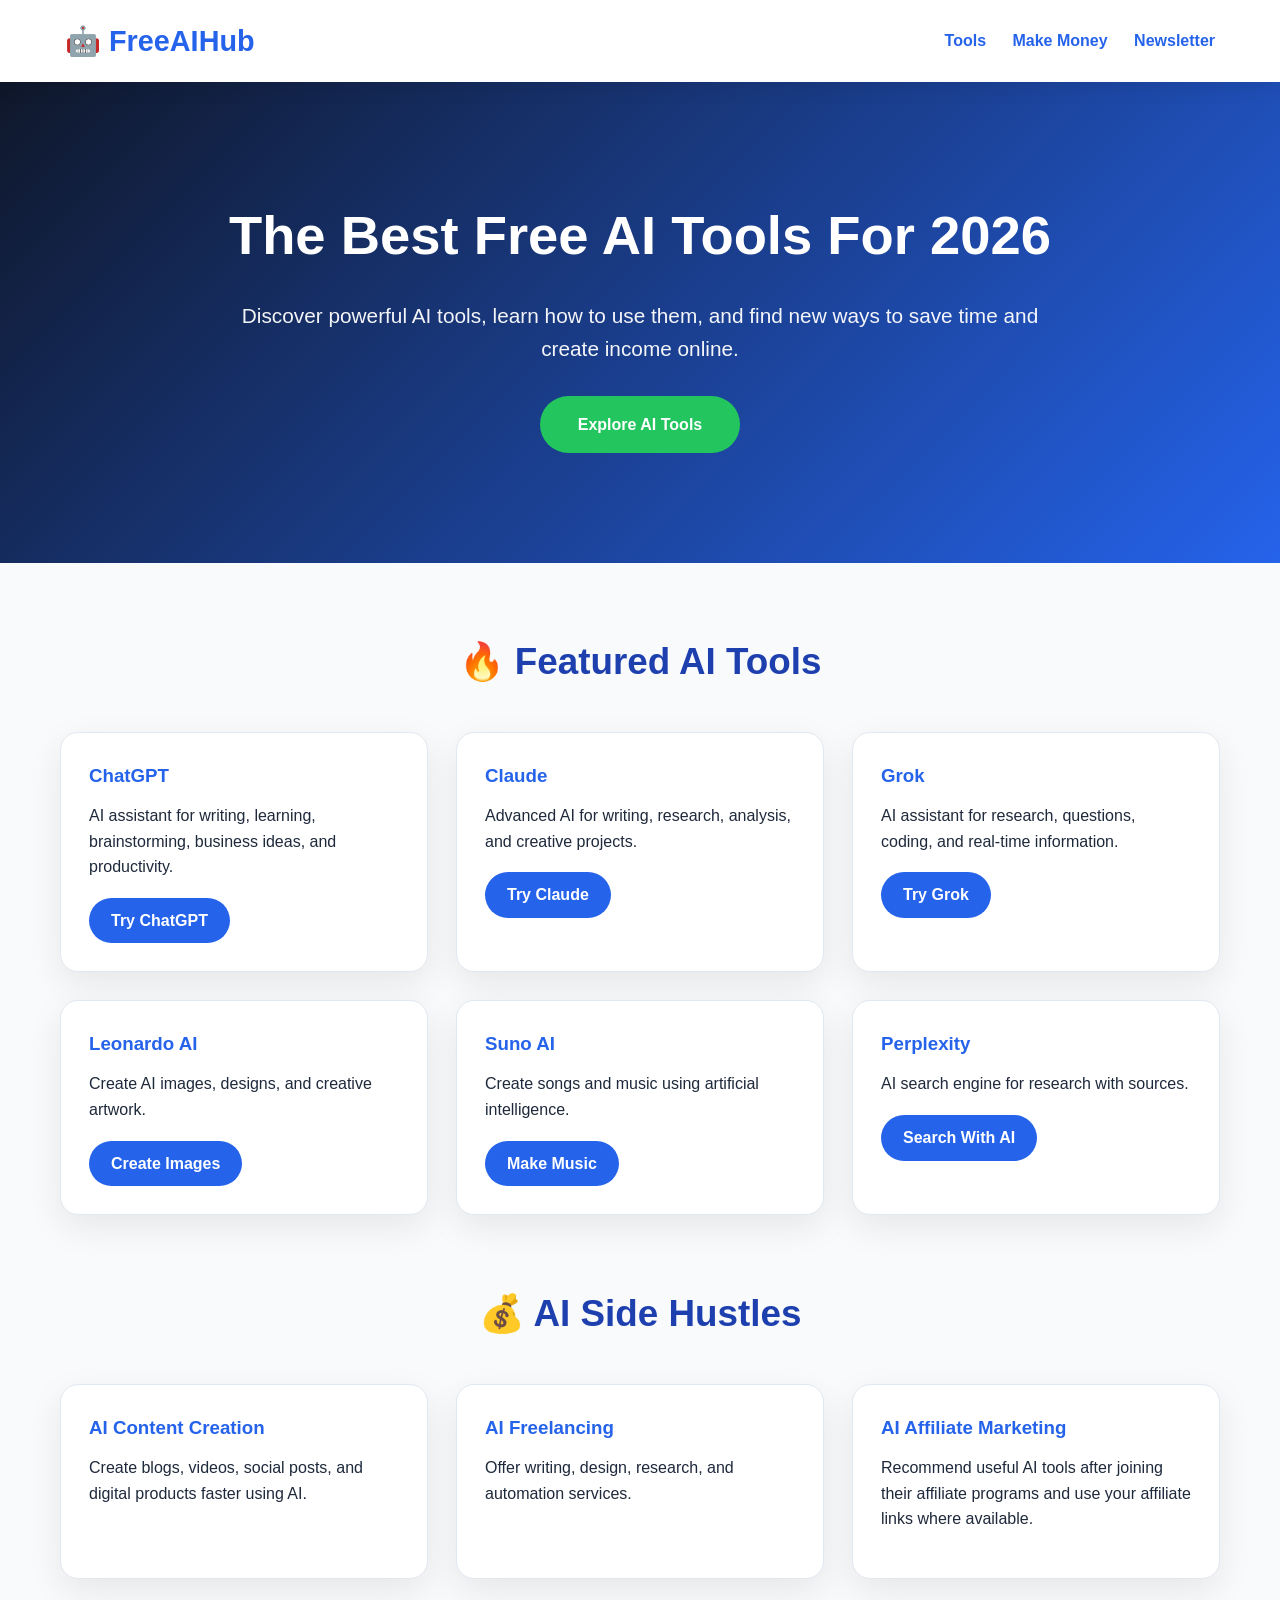
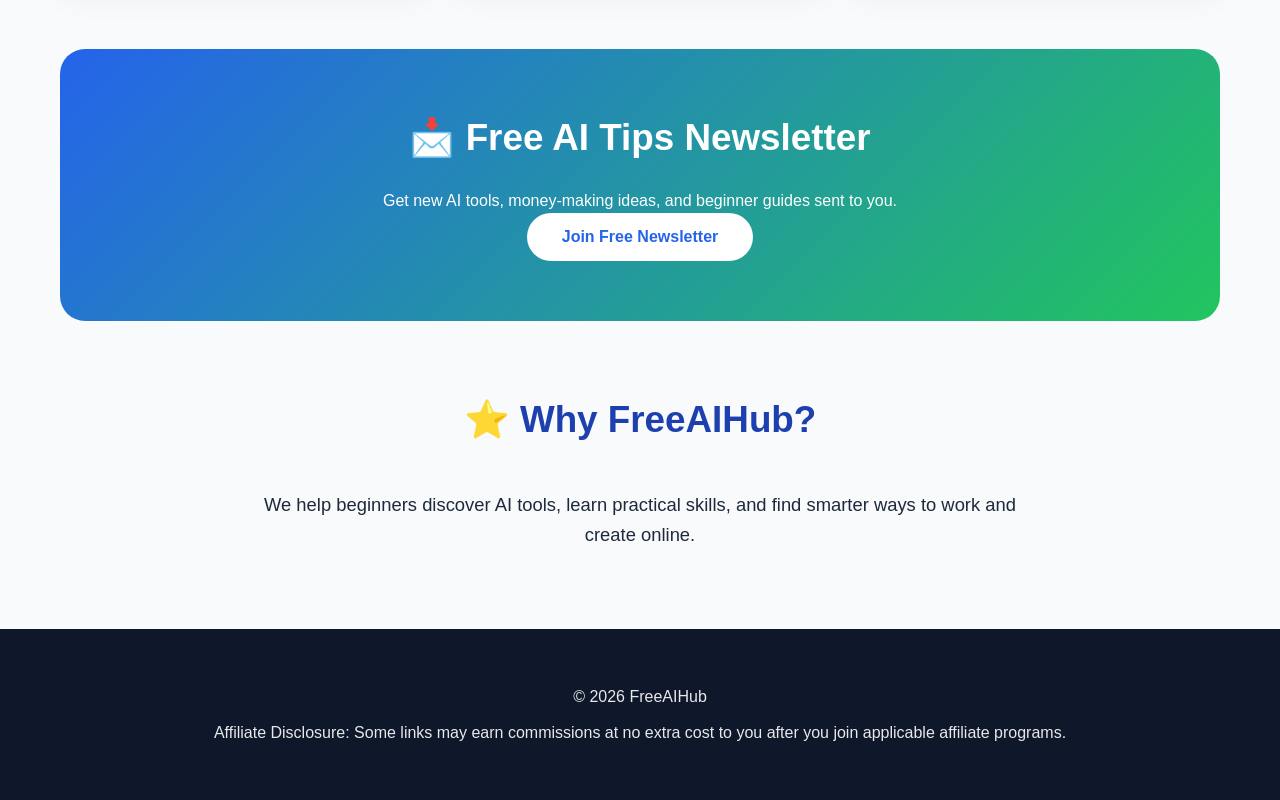
==== Index.html @ 28e589eb "Rename Index (2).html to Index.html" ====
<!DOCTYPE html>
<html lang="en">
<head>
<meta charset="UTF-8">
<meta name="viewport" content="width=device-width, initial-scale=1.0">

<title>FreeAIHub | Best AI Tools & AI Side Hustles</title>

<meta name="description" content="Discover the best free AI tools, AI tutorials, and AI side hustles to boost productivity and create income online.">

<link rel="stylesheet" href="style.css">

</head>

<body>

<nav>

<div class="nav-container">

<div class="logo">
🤖 FreeAIHub
</div>

<div class="nav-links">
<a href="#tools">Tools</a>
<a href="#money">Make Money</a>
<a href="#newsletter">Newsletter</a>
</div>

</div>

</nav>

<header>

<div class="hero">

<h1>
The Best Free AI Tools For 2026
</h1>

<p>
Discover powerful AI tools, learn how to use them, and find new ways to save time and create income online.
</p>

<a class="main-button" href="#tools">
Explore AI Tools
</a>

</div>

</header>

<section id="tools">

<h2>🔥 Featured AI Tools</h2>

<div class="cards">

<div class="card">
<h3>ChatGPT</h3>
<p>AI assistant for writing, learning, brainstorming, business ideas, and productivity.</p>
<a href="https://chatgpt.com" target="_blank">Try ChatGPT</a>
</div>

<div class="card">
<h3>Claude</h3>
<p>Advanced AI for writing, research, analysis, and creative projects.</p>
<a href="https://claude.ai" target="_blank">Try Claude</a>
</div>

<div class="card">
<h3>Grok</h3>
<p>AI assistant for research, questions, coding, and real-time information.</p>
<a href="https://grok.x.ai" target="_blank">Try Grok</a>
</div>

<div class="card">
<h3>Leonardo AI</h3>
<p>Create AI images, designs, and creative artwork.</p>
<a href="https://leonardo.ai" target="_blank">Create Images</a>
</div>

<div class="card">
<h3>Suno AI</h3>
<p>Create songs and music using artificial intelligence.</p>
<a href="https://suno.com" target="_blank">Make Music</a>
</div>

<div class="card">
<h3>Perplexity</h3>
<p>AI search engine for research with sources.</p>
<a href="https://perplexity.ai" target="_blank">Search With AI</a>
</div>

</div>

</section>

<section id="money">

<h2>💰 AI Side Hustles</h2>

<div class="cards">

<div class="card">
<h3>AI Content Creation</h3>
<p>Create blogs, videos, social posts, and digital products faster using AI.</p>
</div>

<div class="card">
<h3>AI Freelancing</h3>
<p>Offer writing, design, research, and automation services.</p>
</div>

<div class="card">
<h3>AI Affiliate Marketing</h3>
<p>Recommend useful AI tools after joining their affiliate programs and use your affiliate links where available.</p>
</div>

</div>

</section>

<section id="newsletter">

<div class="newsletter">

<h2>📩 Free AI Tips Newsletter</h2>

<p>
Get new AI tools, money-making ideas, and beginner guides sent to you.
</p>

<button>
Join Free Newsletter
</button>

</div>

</section>

<section>

<h2>⭐ Why FreeAIHub?</h2>

<p class="center">
We help beginners discover AI tools, learn practical skills, and find smarter ways to work and create online.
</p>

</section>

<footer>

<p>© 2026 FreeAIHub</p>

<p>
Affiliate Disclosure: Some links may earn commissions at no extra cost to you after you join applicable affiliate programs.
</p>

</footer>

<script src="script.js"></script>

</body>
</html>
---- style.css ----
*{
margin:0;
padding:0;
box-sizing:border-box;
}

:root{
--primary:#2563eb;
--secondary:#1e40af;
--accent:#22c55e;
--dark:#0f172a;
--light:#f8fafc;
--text:#1e293b;
--card:#ffffff;
}

html{
scroll-behavior:smooth;
}

body{
font-family:Inter,Arial,sans-serif;
background:var(--light);
color:var(--text);
line-height:1.6;
}

nav{
position:sticky;
top:0;
background:rgba(255,255,255,.95);
backdrop-filter:blur(12px);
box-shadow:0 5px 20px rgba(0,0,0,.08);
z-index:999;
}

.nav-container{
max-width:1200px;
margin:auto;
padding:18px 25px;
display:flex;
justify-content:space-between;
align-items:center;
}

.logo{
font-size:1.8rem;
font-weight:800;
color:var(--primary);
}

.nav-links a{
text-decoration:none;
margin-left:22px;
font-weight:600;
color:var(--primary);
transition:.3s;
}

.nav-links a:hover{
color:var(--accent);
}

header{
background:linear-gradient(135deg,#0f172a,#2563eb);
padding:110px 20px;
color:white;
text-align:center;
}

.hero{
max-width:850px;
margin:auto;
}

.hero h1{
font-size:3.4rem;
margin-bottom:20px;
}

.hero p{
font-size:1.3rem;
opacity:.95;
}

.main-button{
display:inline-block;
margin-top:30px;
background:var(--accent);
color:white;
padding:16px 38px;
border-radius:999px;
text-decoration:none;
font-weight:700;
transition:.3s;
}

.main-button:hover{
transform:translateY(-3px);
}

section{
max-width:1200px;
margin:70px auto;
padding:0 20px;
}

section h2{
text-align:center;
font-size:2.3rem;
margin-bottom:40px;
color:var(--secondary);
}

.cards{
display:grid;
grid-template-columns:repeat(auto-fit,minmax(290px,1fr));
gap:28px;
}

.card{
background:var(--card);
padding:28px;
border-radius:18px;
box-shadow:0 12px 35px rgba(0,0,0,.08);
transition:.3s;
border:1px solid #e2e8f0;
}

.card:hover{
transform:translateY(-8px);
box-shadow:0 20px 45px rgba(37,99,235,.15);
}

.card h3{
margin-bottom:12px;
color:var(--primary);
}

.card p{
margin-bottom:18px;
}

.card a{
display:inline-block;
padding:10px 22px;
border-radius:30px;
background:var(--primary);
color:white;
text-decoration:none;
font-weight:600;
}

.card a:hover{
background:var(--secondary);
}

.newsletter{
background:linear-gradient(135deg,#2563eb,#22c55e);
padding:60px 35px;
border-radius:25px;
text-align:center;
color:white;
}

.newsletter h2{
color:white;
margin-bottom:20px;
}

.newsletter button{
padding:15px 35px;
border:none;
border-radius:999px;
background:white;
color:var(--primary);
font-size:1rem;
font-weight:700;
cursor:pointer;
transition:.3s;
}

.newsletter button:hover{
transform:scale(1.05);
}

.center{
max-width:760px;
margin:auto;
text-align:center;
font-size:1.15rem;
}

footer{
background:var(--dark);
color:white;
text-align:center;
padding:45px 20px;
margin-top:80px;
}

footer p{
margin:10px 0;
opacity:.9;
}

@media(max-width:768px){

.hero h1{
font-size:2.4rem;
}

.hero p{
font-size:1.1rem;
}

.nav-container{
flex-direction:column;
gap:15px;
}

.nav-links{
display:flex;
flex-wrap:wrap;
justify-content:center;
}

.nav-links a{
margin:8px;
}

section h2{
font-size:1.9rem;
}

.cards{
grid-template-columns:1fr;
}

}
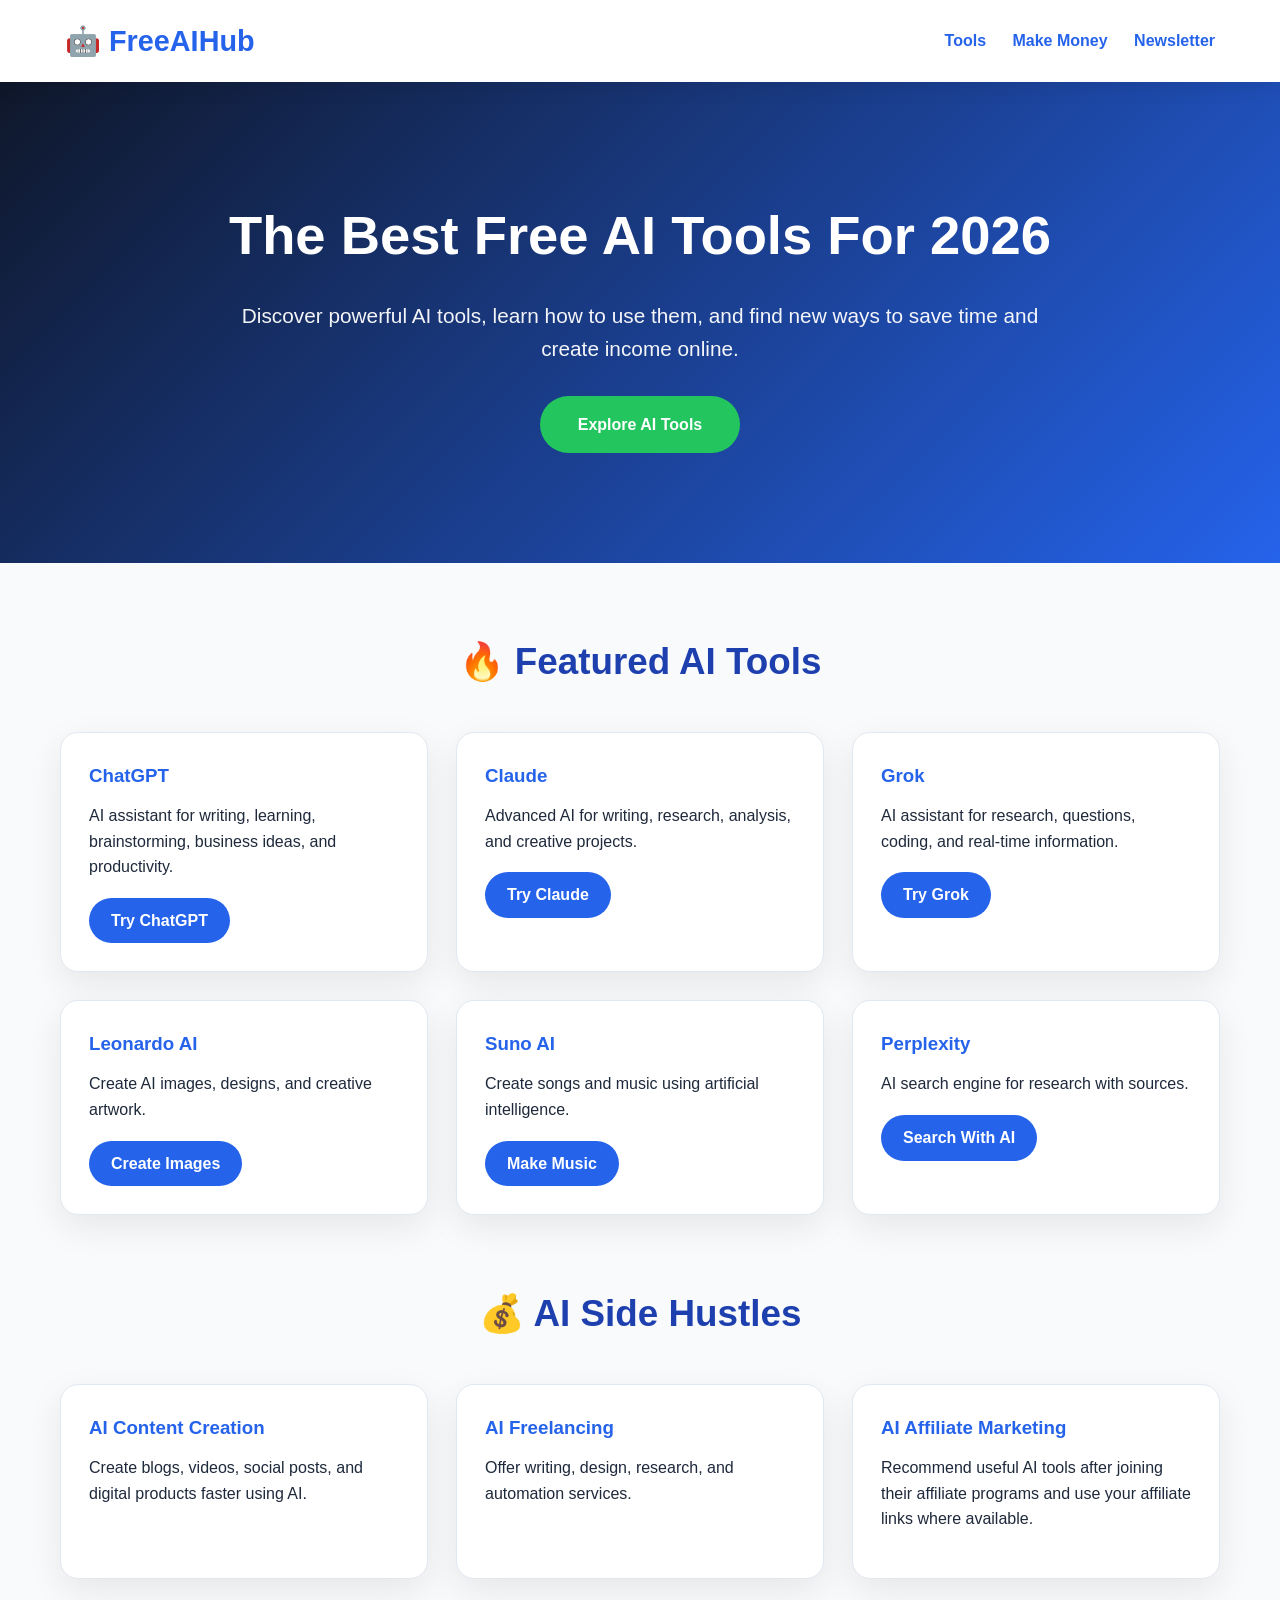
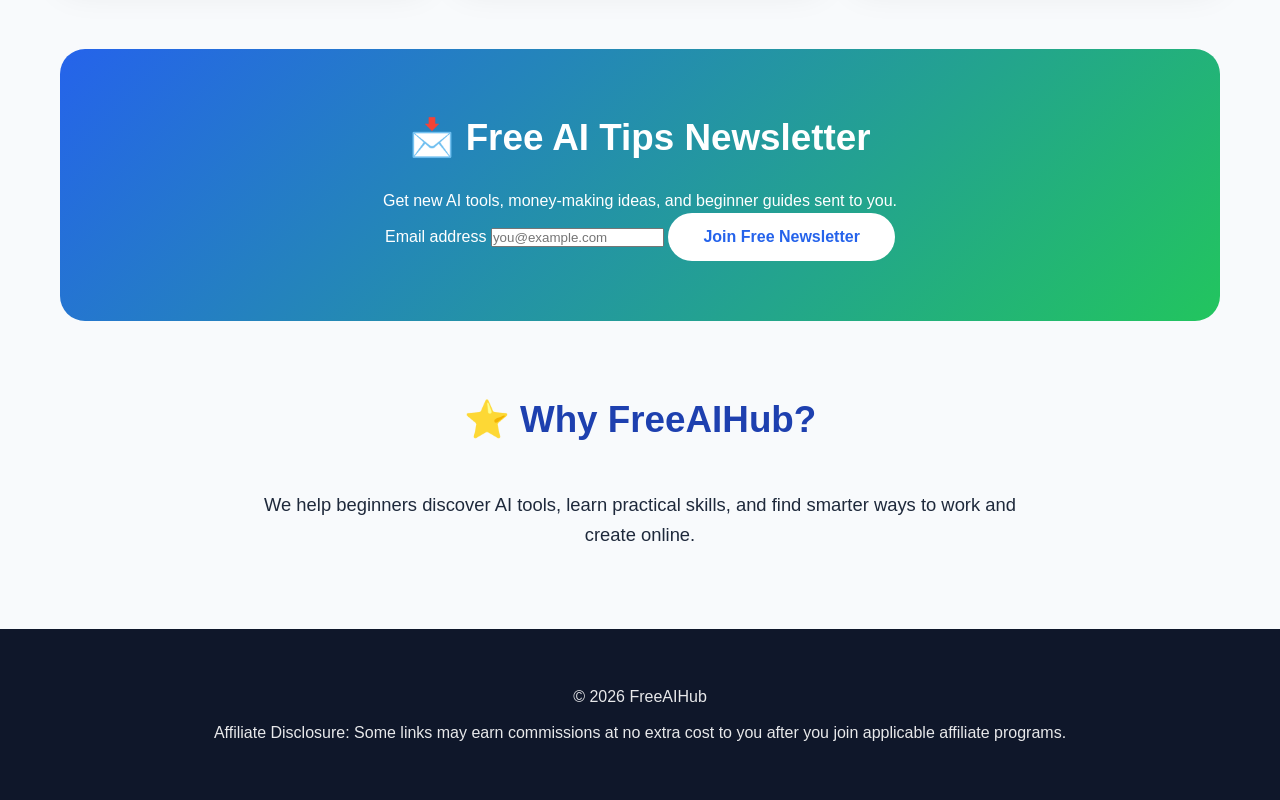
==== commit 0f304f7b: "Update Index.html" ====
--- a/Index.html
+++ b/Index.html
@@ -3,165 +3,147 @@
 <head>
 <meta charset="UTF-8">
 <meta name="viewport" content="width=device-width, initial-scale=1.0">
-
 <title>FreeAIHub | Best AI Tools & AI Side Hustles</title>
-
 <meta name="description" content="Discover the best free AI tools, AI tutorials, and AI side hustles to boost productivity and create income online.">
 
+<!-- Open Graph / social sharing -->
+<meta property="og:title" content="FreeAIHub | Best AI Tools & AI Side Hustles">
+<meta property="og:description" content="Discover the best free AI tools, AI tutorials, and AI side hustles to boost productivity and create income online.">
+<meta property="og:type" content="website">
+<meta property="og:url" content="https://adrianresides-stack.github.io/freeaihub/">
+<meta property="og:image" content="og-image.png">
+
+<!-- Twitter card -->
+<meta name="twitter:card" content="summary_large_image">
+<meta name="twitter:title" content="FreeAIHub | Best AI Tools & AI Side Hustles">
+<meta name="twitter:description" content="Discover the best free AI tools, AI tutorials, and AI side hustles to boost productivity and create income online.">
+<meta name="twitter:image" content="og-image.png">
+
+<link rel="canonical" href="https://adrianresides-stack.github.io/freeaihub/">
 <link rel="stylesheet" href="style.css">
-
 </head>
-
 <body>
 
 <nav>
-
-<div class="nav-container">
-
-<div class="logo">
-🤖 FreeAIHub
-</div>
-
-<div class="nav-links">
-<a href="#tools">Tools</a>
-<a href="#money">Make Money</a>
-<a href="#newsletter">Newsletter</a>
-</div>
-
-</div>
-
+  <div class="nav-container">
+    <div class="logo">
+      <span aria-hidden="true">🤖</span> FreeAIHub
+    </div>
+    <div class="nav-links">
+      <a href="#tools">Tools</a>
+      <a href="#money">Make Money</a>
+      <a href="#newsletter">Newsletter</a>
+    </div>
+  </div>
 </nav>
 
 <header>
-
-<div class="hero">
-
-<h1>
-The Best Free AI Tools For 2026
-</h1>
-
-<p>
-Discover powerful AI tools, learn how to use them, and find new ways to save time and create income online.
-</p>
-
-<a class="main-button" href="#tools">
-Explore AI Tools
-</a>
-
-</div>
-
+  <div class="hero">
+    <h1>The Best Free AI Tools For 2026</h1>
+    <p>Discover powerful AI tools, learn how to use them, and find new ways to save time and create income online.</p>
+    <a class="main-button" href="#tools">Explore AI Tools</a>
+  </div>
 </header>
 
 <section id="tools">
+  <h2><span aria-hidden="true">🔥</span> Featured AI Tools</h2>
+  <div class="cards">
 
-<h2>🔥 Featured AI Tools</h2>
+    <div class="card">
+      <h3>ChatGPT</h3>
+      <p>AI assistant for writing, learning, brainstorming, business ideas, and productivity.</p>
+      <a href="https://chatgpt.com" target="_blank" rel="noopener noreferrer">Try ChatGPT</a>
+    </div>
 
-<div class="cards">
+    <div class="card">
+      <h3>Claude</h3>
+      <p>Advanced AI for writing, research, analysis, and creative projects.</p>
+      <a href="https://claude.ai" target="_blank" rel="noopener noreferrer">Try Claude</a>
+    </div>
 
-<div class="card">
-<h3>ChatGPT</h3>
-<p>AI assistant for writing, learning, brainstorming, business ideas, and productivity.</p>
-<a href="https://chatgpt.com" target="_blank">Try ChatGPT</a>
-</div>
+    <div class="card">
+      <h3>Grok</h3>
+      <p>AI assistant for research, questions, coding, and real-time information.</p>
+      <a href="https://grok.x.ai" target="_blank" rel="noopener noreferrer">Try Grok</a>
+    </div>
 
-<div class="card">
-<h3>Claude</h3>
-<p>Advanced AI for writing, research, analysis, and creative projects.</p>
-<a href="https://claude.ai" target="_blank">Try Claude</a>
-</div>
+    <div class="card">
+      <h3>Leonardo AI</h3>
+      <p>Create AI images, designs, and creative artwork.</p>
+      <a href="https://leonardo.ai" target="_blank" rel="noopener noreferrer">Create Images</a>
+    </div>
 
-<div class="card">
-<h3>Grok</h3>
-<p>AI assistant for research, questions, coding, and real-time information.</p>
-<a href="https://grok.x.ai" target="_blank">Try Grok</a>
-</div>
+    <div class="card">
+      <h3>Suno AI</h3>
+      <p>Create songs and music using artificial intelligence.</p>
+      <a href="https://suno.com" target="_blank" rel="noopener noreferrer">Make Music</a>
+    </div>
 
-<div class="card">
-<h3>Leonardo AI</h3>
-<p>Create AI images, designs, and creative artwork.</p>
-<a href="https://leonardo.ai" target="_blank">Create Images</a>
-</div>
+    <div class="card">
+      <h3>Perplexity</h3>
+      <p>AI search engine for research with sources.</p>
+      <a href="https://perplexity.ai" target="_blank" rel="noopener noreferrer">Search With AI</a>
+    </div>
 
-<div class="card">
-<h3>Suno AI</h3>
-<p>Create songs and music using artificial intelligence.</p>
-<a href="https://suno.com" target="_blank">Make Music</a>
-</div>
-
-<div class="card">
-<h3>Perplexity</h3>
-<p>AI search engine for research with sources.</p>
-<a href="https://perplexity.ai" target="_blank">Search With AI</a>
-</div>
-
-</div>
-
+  </div>
 </section>
 
 <section id="money">
+  <h2><span aria-hidden="true">💰</span> AI Side Hustles</h2>
+  <div class="cards">
 
-<h2>💰 AI Side Hustles</h2>
+    <div class="card">
+      <h3>AI Content Creation</h3>
+      <p>Create blogs, videos, social posts, and digital products faster using AI.</p>
+    </div>
 
-<div class="cards">
+    <div class="card">
+      <h3>AI Freelancing</h3>
+      <p>Offer writing, design, research, and automation services.</p>
+    </div>
 
-<div class="card">
-<h3>AI Content Creation</h3>
-<p>Create blogs, videos, social posts, and digital products faster using AI.</p>
-</div>
+    <div class="card">
+      <h3>AI Affiliate Marketing</h3>
+      <p>Recommend useful AI tools after joining their affiliate programs and use your affiliate links where available.</p>
+    </div>
 
-<div class="card">
-<h3>AI Freelancing</h3>
-<p>Offer writing, design, research, and automation services.</p>
-</div>
-
-<div class="card">
-<h3>AI Affiliate Marketing</h3>
-<p>Recommend useful AI tools after joining their affiliate programs and use your affiliate links where available.</p>
-</div>
-
-</div>
-
+  </div>
 </section>
 
 <section id="newsletter">
+  <div class="newsletter">
+    <h2><span aria-hidden="true">📩</span> Free AI Tips Newsletter</h2>
+    <p>Get new AI tools, money-making ideas, and beginner guides sent to you.</p>
 
-<div class="newsletter">
-
-<h2>📩 Free AI Tips Newsletter</h2>
-
-<p>
-Get new AI tools, money-making ideas, and beginner guides sent to you.
-</p>
-
-<button>
-Join Free Newsletter
-</button>
-
-</div>
-
+    <form id="newsletter-form" action="#" method="POST">
+      <label for="newsletter-email" class="visually-hidden">Email address</label>
+      <input
+        type="email"
+        id="newsletter-email"
+        name="email"
+        placeholder="you@example.com"
+        required
+      >
+      <button type="submit">Join Free Newsletter</button>
+    </form>
+    <p id="newsletter-status" role="status" aria-live="polite"></p>
+  </div>
 </section>
 
 <section>
-
-<h2>⭐ Why FreeAIHub?</h2>
-
-<p class="center">
-We help beginners discover AI tools, learn practical skills, and find smarter ways to work and create online.
-</p>
-
+  <h2><span aria-hidden="true">⭐</span> Why FreeAIHub?</h2>
+  <p class="center">
+    We help beginners discover AI tools, learn practical skills, and find smarter ways to work and create online.
+  </p>
 </section>
 
 <footer>
-
-<p>© 2026 FreeAIHub</p>
-
-<p>
-Affiliate Disclosure: Some links may earn commissions at no extra cost to you after you join applicable affiliate programs.
-</p>
-
+  <p>© 2026 FreeAIHub</p>
+  <p>
+    Affiliate Disclosure: Some links may earn commissions at no extra cost to you after you join applicable affiliate programs.
+  </p>
 </footer>
 
 <script src="script.js"></script>
-
 </body>
-</html> 
+</html>
